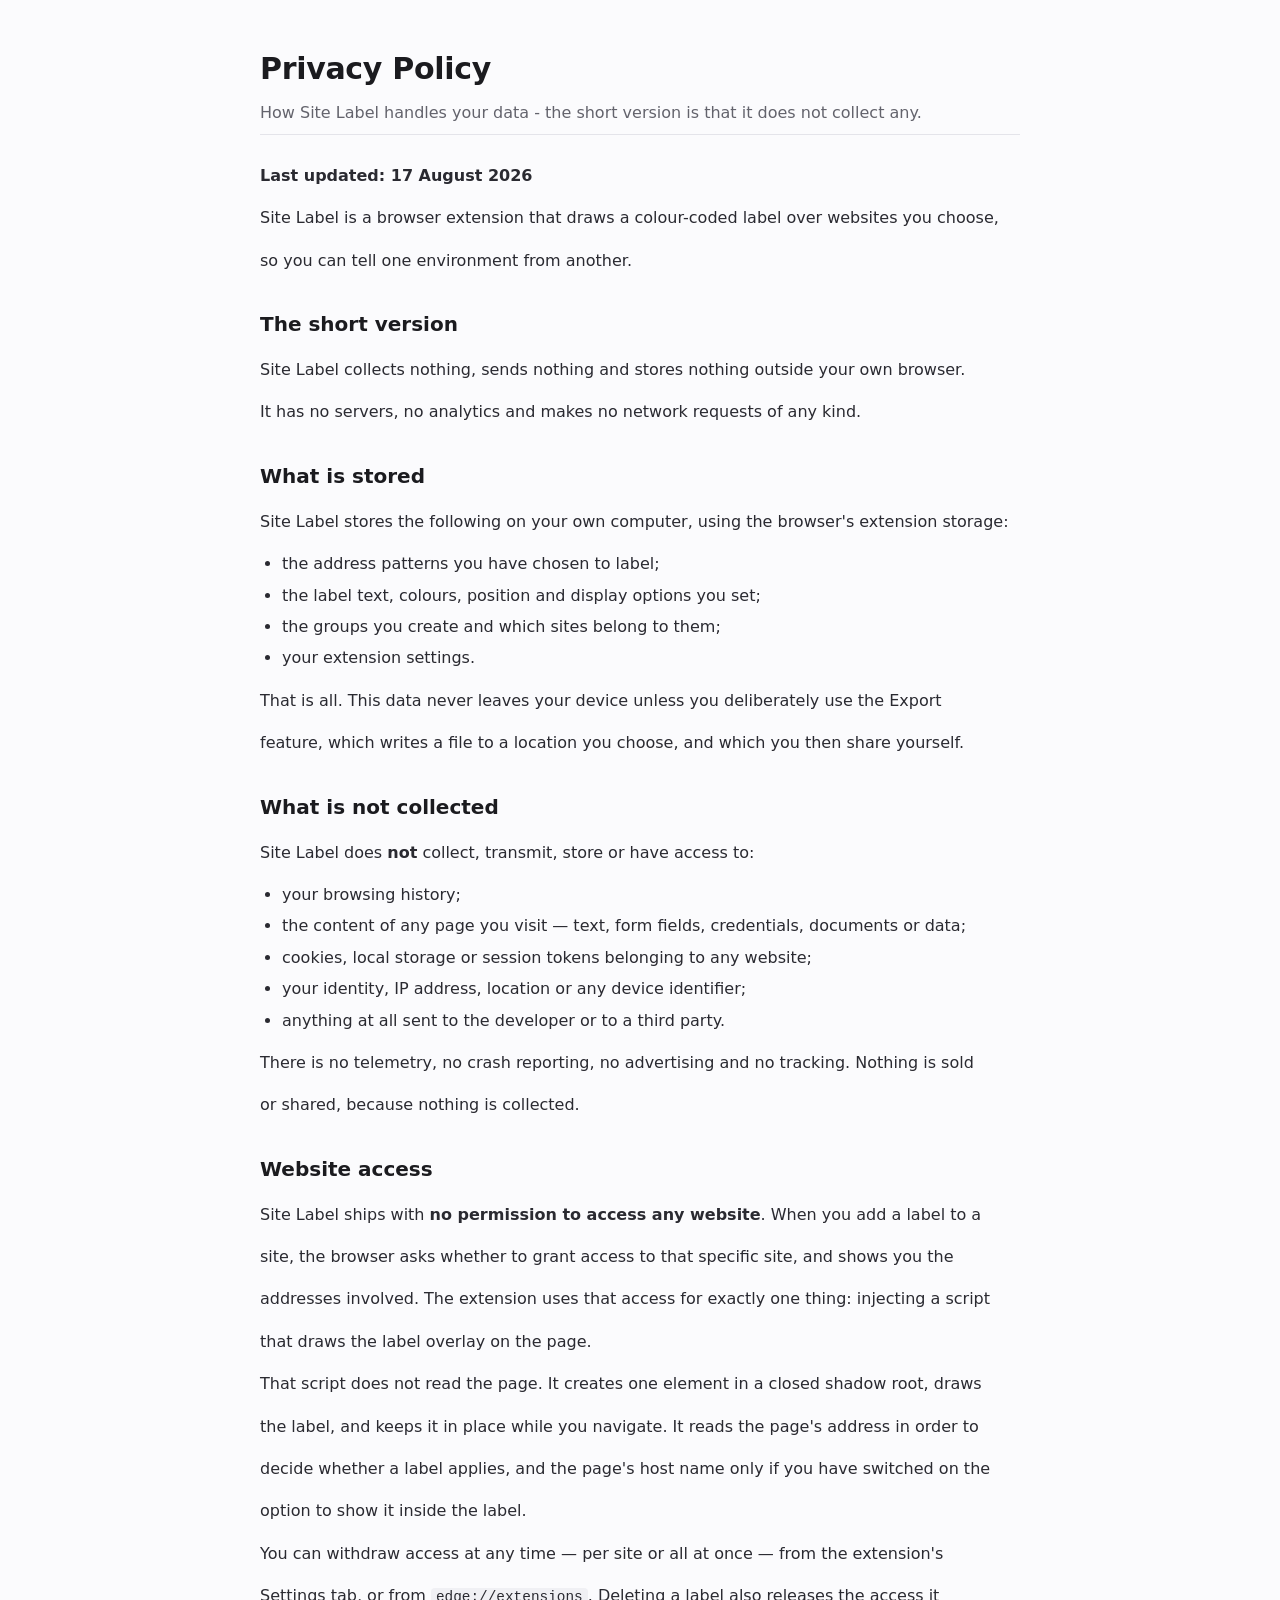
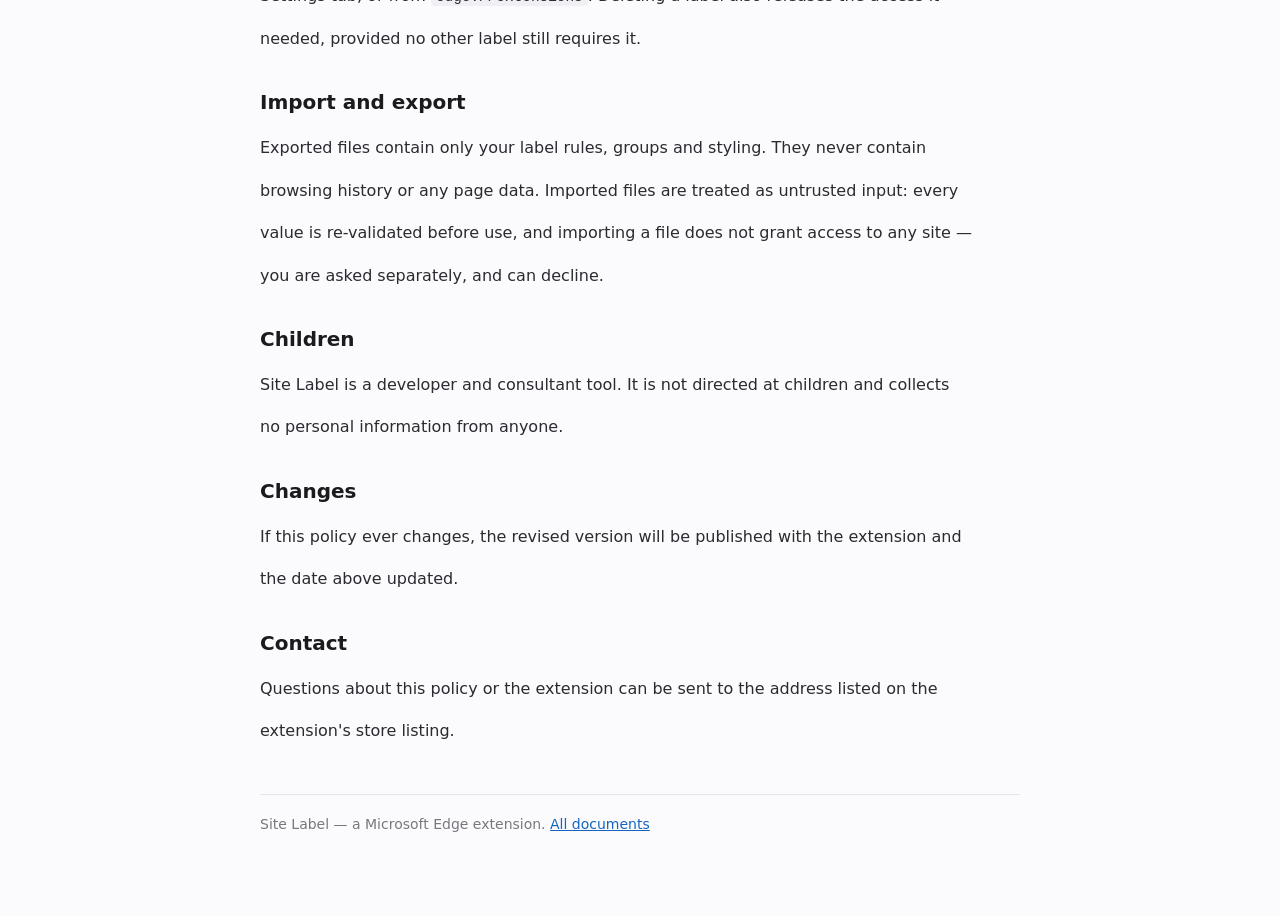
==== docs/privacy.html @ cf140a12 "Site Label 1.9.0 A Microsoft Edge extension that puts a colour-coded label over any site, so you alw" ====
<!DOCTYPE html>
<html lang="en">
<head>
<meta charset="utf-8">
<meta name="viewport" content="width=device-width, initial-scale=1">
<title>Privacy Policy &mdash; Site Label</title>
<style>
  :root { color-scheme: light dark; }
  body { margin:0; padding:0 20px 80px; background:#fbfbfd; color:#1b1b1f;
         font:16px/1.65 "Segoe UI", system-ui, -apple-system, sans-serif; }
  .wrap { max-width: 760px; margin: 0 auto; }
  header { padding: 44px 0 8px; border-bottom: 1px solid #e4e4ea; margin-bottom: 28px; }
  h1 { font-size: 30px; margin: 0 0 6px; letter-spacing: -.01em; }
  .sub { color:#63636c; margin:0; }
  h2 { font-size:20px; margin:34px 0 10px; }
  h3 { font-size:16px; margin:24px 0 8px; }
  p, li { color:#2a2a31; }
  ul { padding-left: 22px; }
  li { margin: 5px 0; }
  code { background:#f0f0f4; padding:1px 5px; border-radius:4px; font-size:.9em;
         font-family: Consolas, "Cascadia Mono", monospace; }
  pre { background:#f0f0f4; padding:14px 16px; border-radius:8px; overflow-x:auto; }
  pre code { background:none; padding:0; }
  table { border-collapse: collapse; width:100%; margin: 14px 0; font-size:15px; }
  th, td { border:1px solid #e4e4ea; padding:8px 10px; text-align:left; vertical-align:top; }
  th { background:#f4f4f8; }
  hr { border:0; border-top:1px solid #e4e4ea; margin:28px 0; }
  a { color:#1565c0; }
  footer { margin-top:50px; padding-top:18px; border-top:1px solid #e4e4ea;
           color:#77777f; font-size:14px; }
  @media (prefers-color-scheme: dark) {
    body { background:#161619; color:#ececf1; }
    header, hr, th, td, footer { border-color:#33333a; }
    .sub, footer { color:#a0a0a8; }
    p, li { color:#dcdce2; }
    code, pre, th { background:#232329; }
    a { color:#6aa9f5; }
  }
</style>
</head>
<body>
<div class="wrap">
<header>
  <h1>Privacy Policy</h1>
  <p class="sub">How Site Label handles your data - the short version is that it does not collect any.</p>
</header>
<p><strong>Last updated: 17 August 2026</strong></p>
<p>Site Label is a browser extension that draws a colour-coded label over websites you choose,</p>
<p>so you can tell one environment from another.</p>
<h2>The short version</h2>
<p>Site Label collects nothing, sends nothing and stores nothing outside your own browser.</p>
<p>It has no servers, no analytics and makes no network requests of any kind.</p>
<h2>What is stored</h2>
<p>Site Label stores the following on your own computer, using the browser&#x27;s extension storage:</p>
<ul>
<li>the address patterns you have chosen to label;</li>
<li>the label text, colours, position and display options you set;</li>
<li>the groups you create and which sites belong to them;</li>
<li>your extension settings.</li>
</ul>
<p>That is all. This data never leaves your device unless you deliberately use the Export</p>
<p>feature, which writes a file to a location you choose, and which you then share yourself.</p>
<h2>What is not collected</h2>
<p>Site Label does <strong>not</strong> collect, transmit, store or have access to:</p>
<ul>
<li>your browsing history;</li>
<li>the content of any page you visit — text, form fields, credentials, documents or data;</li>
<li>cookies, local storage or session tokens belonging to any website;</li>
<li>your identity, IP address, location or any device identifier;</li>
<li>anything at all sent to the developer or to a third party.</li>
</ul>
<p>There is no telemetry, no crash reporting, no advertising and no tracking. Nothing is sold</p>
<p>or shared, because nothing is collected.</p>
<h2>Website access</h2>
<p>Site Label ships with <strong>no permission to access any website</strong>. When you add a label to a</p>
<p>site, the browser asks whether to grant access to that specific site, and shows you the</p>
<p>addresses involved. The extension uses that access for exactly one thing: injecting a script</p>
<p>that draws the label overlay on the page.</p>
<p>That script does not read the page. It creates one element in a closed shadow root, draws</p>
<p>the label, and keeps it in place while you navigate. It reads the page&#x27;s address in order to</p>
<p>decide whether a label applies, and the page&#x27;s host name only if you have switched on the</p>
<p>option to show it inside the label.</p>
<p>You can withdraw access at any time — per site or all at once — from the extension&#x27;s</p>
<p>Settings tab, or from <code>edge://extensions</code>. Deleting a label also releases the access it</p>
<p>needed, provided no other label still requires it.</p>
<h2>Import and export</h2>
<p>Exported files contain only your label rules, groups and styling. They never contain</p>
<p>browsing history or any page data. Imported files are treated as untrusted input: every</p>
<p>value is re-validated before use, and importing a file does not grant access to any site —</p>
<p>you are asked separately, and can decline.</p>
<h2>Children</h2>
<p>Site Label is a developer and consultant tool. It is not directed at children and collects</p>
<p>no personal information from anyone.</p>
<h2>Changes</h2>
<p>If this policy ever changes, the revised version will be published with the extension and</p>
<p>the date above updated.</p>
<h2>Contact</h2>
<p>Questions about this policy or the extension can be sent to the address listed on the</p>
<p>extension&#x27;s store listing.</p>
<footer>Site Label &mdash; a Microsoft Edge extension. <a href="./">All documents</a></footer>
</div>
</body>
</html>
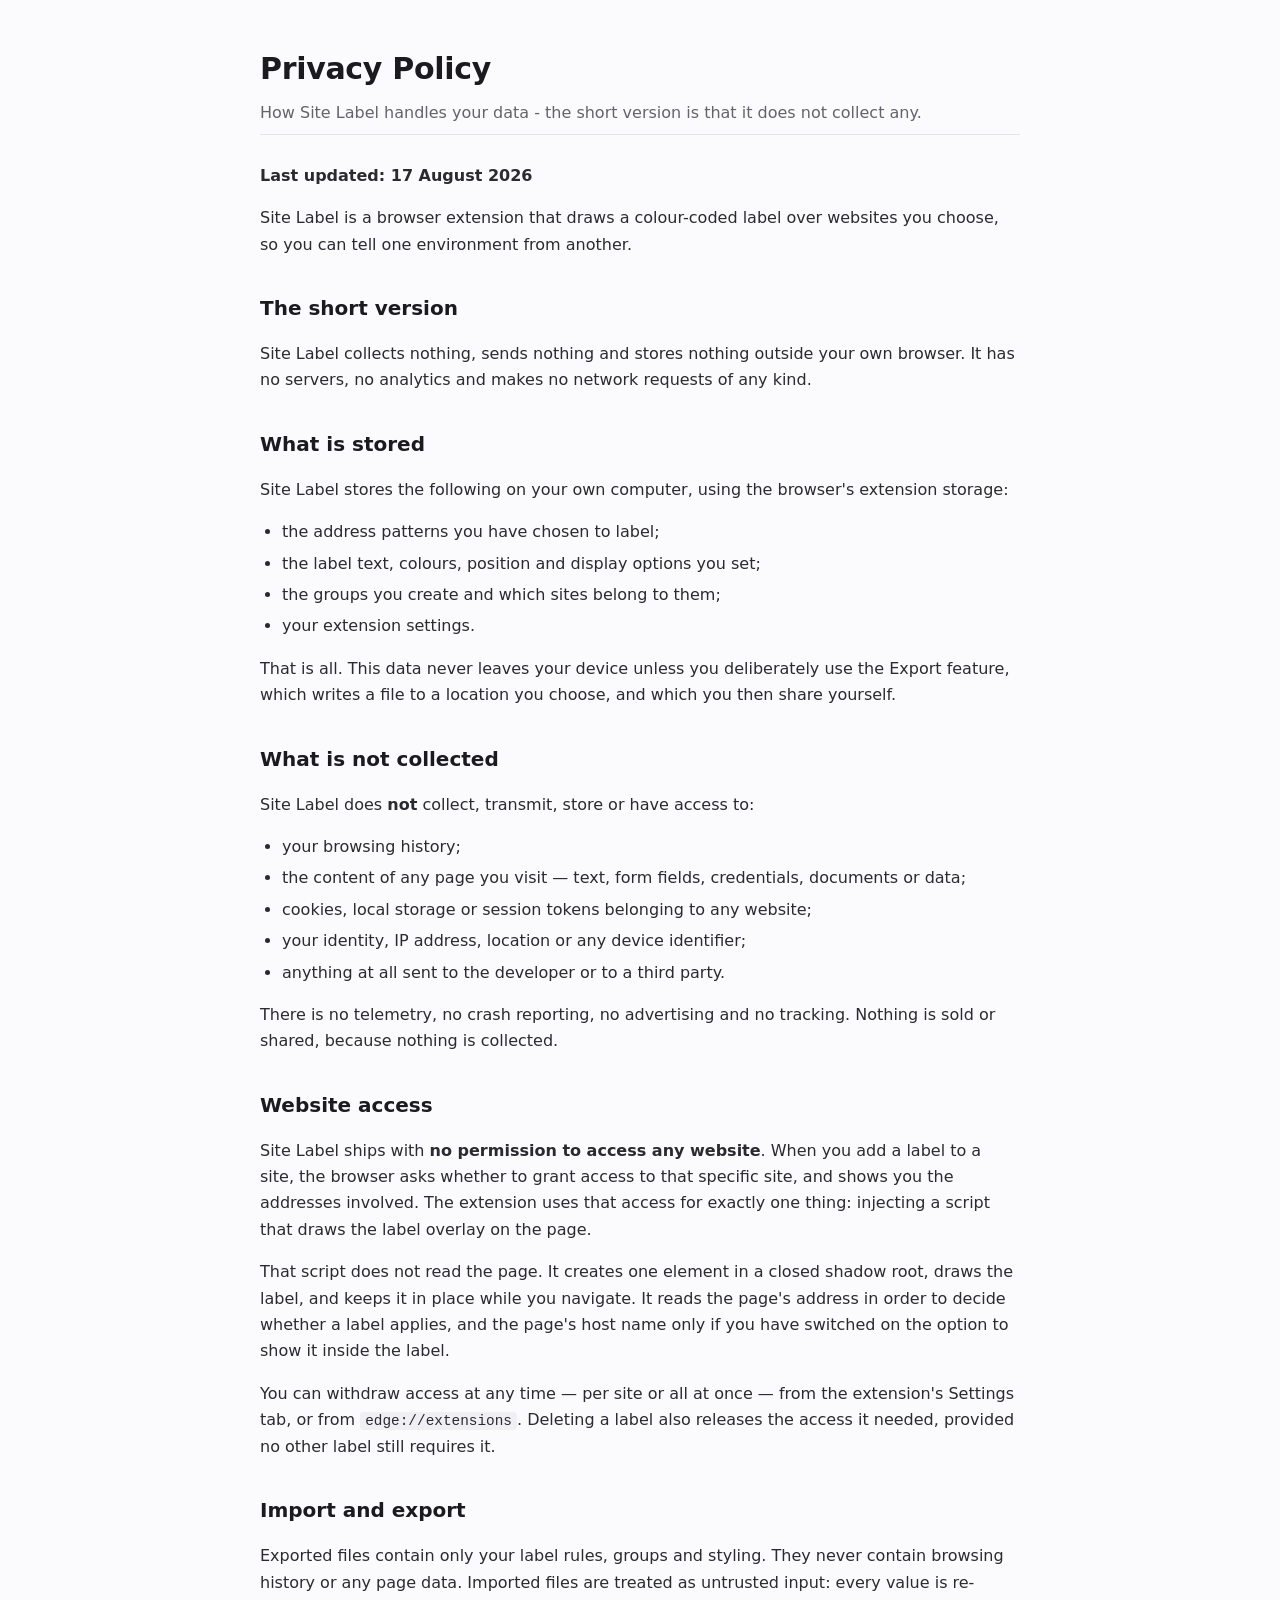
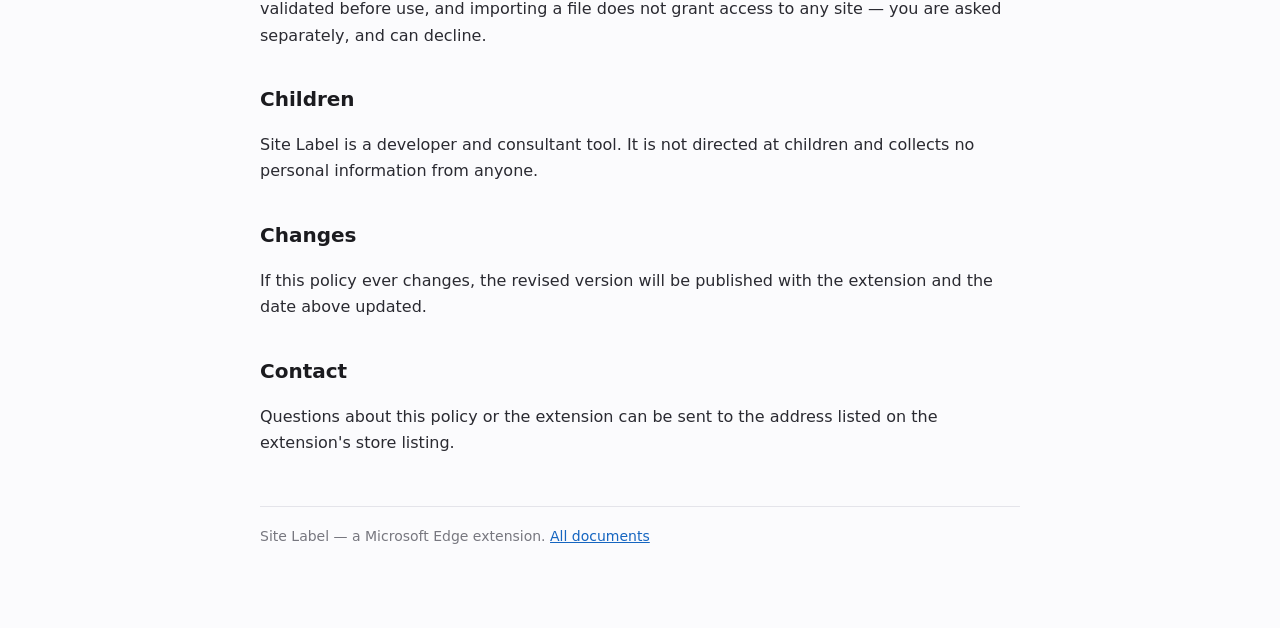
==== commit 0c9bff98: "Join hard-wrapped lines into proper paragraphs on the hosted pages Co-Authored-By: Claude Opus 5 <no" ====
--- a/docs/privacy.html
+++ b/docs/privacy.html
@@ -45,11 +45,9 @@
   <p class="sub">How Site Label handles your data - the short version is that it does not collect any.</p>
 </header>
 <p><strong>Last updated: 17 August 2026</strong></p>
-<p>Site Label is a browser extension that draws a colour-coded label over websites you choose,</p>
-<p>so you can tell one environment from another.</p>
+<p>Site Label is a browser extension that draws a colour-coded label over websites you choose, so you can tell one environment from another.</p>
 <h2>The short version</h2>
-<p>Site Label collects nothing, sends nothing and stores nothing outside your own browser.</p>
-<p>It has no servers, no analytics and makes no network requests of any kind.</p>
+<p>Site Label collects nothing, sends nothing and stores nothing outside your own browser. It has no servers, no analytics and makes no network requests of any kind.</p>
 <h2>What is stored</h2>
 <p>Site Label stores the following on your own computer, using the browser&#x27;s extension storage:</p>
 <ul>
@@ -58,8 +56,7 @@
 <li>the groups you create and which sites belong to them;</li>
 <li>your extension settings.</li>
 </ul>
-<p>That is all. This data never leaves your device unless you deliberately use the Export</p>
-<p>feature, which writes a file to a location you choose, and which you then share yourself.</p>
+<p>That is all. This data never leaves your device unless you deliberately use the Export feature, which writes a file to a location you choose, and which you then share yourself.</p>
 <h2>What is not collected</h2>
 <p>Site Label does <strong>not</strong> collect, transmit, store or have access to:</p>
 <ul>
@@ -69,34 +66,19 @@
 <li>your identity, IP address, location or any device identifier;</li>
 <li>anything at all sent to the developer or to a third party.</li>
 </ul>
-<p>There is no telemetry, no crash reporting, no advertising and no tracking. Nothing is sold</p>
-<p>or shared, because nothing is collected.</p>
+<p>There is no telemetry, no crash reporting, no advertising and no tracking. Nothing is sold or shared, because nothing is collected.</p>
 <h2>Website access</h2>
-<p>Site Label ships with <strong>no permission to access any website</strong>. When you add a label to a</p>
-<p>site, the browser asks whether to grant access to that specific site, and shows you the</p>
-<p>addresses involved. The extension uses that access for exactly one thing: injecting a script</p>
-<p>that draws the label overlay on the page.</p>
-<p>That script does not read the page. It creates one element in a closed shadow root, draws</p>
-<p>the label, and keeps it in place while you navigate. It reads the page&#x27;s address in order to</p>
-<p>decide whether a label applies, and the page&#x27;s host name only if you have switched on the</p>
-<p>option to show it inside the label.</p>
-<p>You can withdraw access at any time — per site or all at once — from the extension&#x27;s</p>
-<p>Settings tab, or from <code>edge://extensions</code>. Deleting a label also releases the access it</p>
-<p>needed, provided no other label still requires it.</p>
+<p>Site Label ships with <strong>no permission to access any website</strong>. When you add a label to a site, the browser asks whether to grant access to that specific site, and shows you the addresses involved. The extension uses that access for exactly one thing: injecting a script that draws the label overlay on the page.</p>
+<p>That script does not read the page. It creates one element in a closed shadow root, draws the label, and keeps it in place while you navigate. It reads the page&#x27;s address in order to decide whether a label applies, and the page&#x27;s host name only if you have switched on the option to show it inside the label.</p>
+<p>You can withdraw access at any time — per site or all at once — from the extension&#x27;s Settings tab, or from <code>edge://extensions</code>. Deleting a label also releases the access it needed, provided no other label still requires it.</p>
 <h2>Import and export</h2>
-<p>Exported files contain only your label rules, groups and styling. They never contain</p>
-<p>browsing history or any page data. Imported files are treated as untrusted input: every</p>
-<p>value is re-validated before use, and importing a file does not grant access to any site —</p>
-<p>you are asked separately, and can decline.</p>
+<p>Exported files contain only your label rules, groups and styling. They never contain browsing history or any page data. Imported files are treated as untrusted input: every value is re-validated before use, and importing a file does not grant access to any site — you are asked separately, and can decline.</p>
 <h2>Children</h2>
-<p>Site Label is a developer and consultant tool. It is not directed at children and collects</p>
-<p>no personal information from anyone.</p>
+<p>Site Label is a developer and consultant tool. It is not directed at children and collects no personal information from anyone.</p>
 <h2>Changes</h2>
-<p>If this policy ever changes, the revised version will be published with the extension and</p>
-<p>the date above updated.</p>
+<p>If this policy ever changes, the revised version will be published with the extension and the date above updated.</p>
 <h2>Contact</h2>
-<p>Questions about this policy or the extension can be sent to the address listed on the</p>
-<p>extension&#x27;s store listing.</p>
+<p>Questions about this policy or the extension can be sent to the address listed on the extension&#x27;s store listing.</p>
 <footer>Site Label &mdash; a Microsoft Edge extension. <a href="./">All documents</a></footer>
 </div>
 </body>
